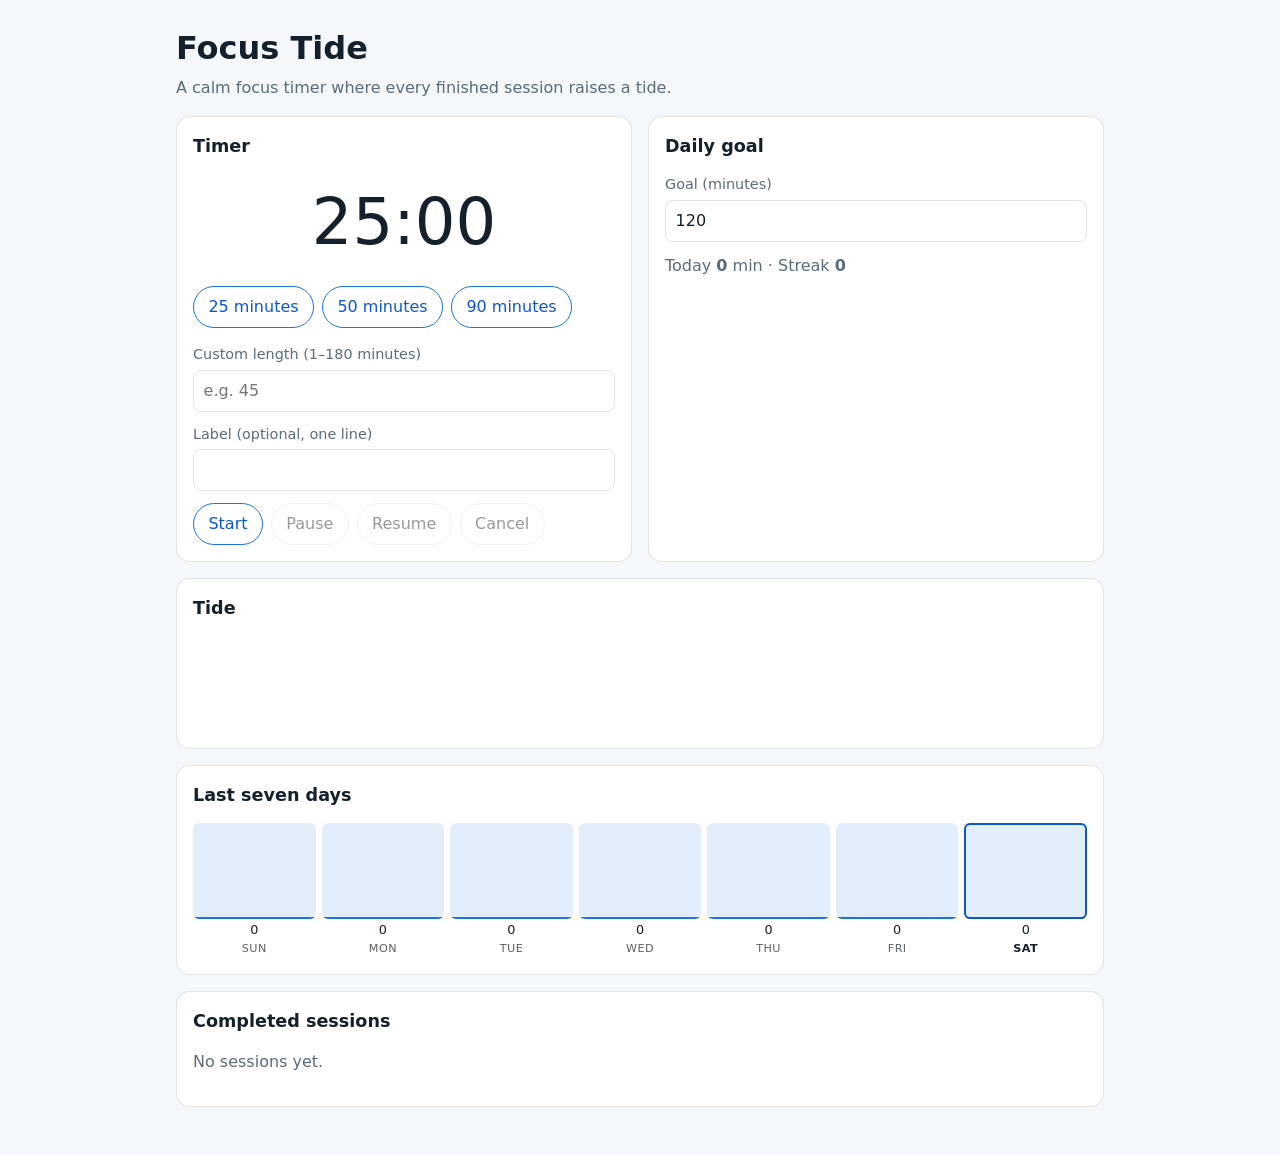
==== index.html @ 222ba87a "Add responsive page shell wiring the timer, stats and week view" ====
<!doctype html>
<html lang="en">
  <head>
    <meta charset="utf-8" />
    <meta name="viewport" content="width=device-width, initial-scale=1" />
    <meta name="color-scheme" content="light dark" />
    <title>Focus Tide</title>
    <link rel="stylesheet" href="styles/app.css" />
    <link rel="stylesheet" href="styles/accessibility.css" />
    <link rel="stylesheet" href="styles/tide.css" />
    <link rel="stylesheet" href="styles/week-view.css" />
  </head>
  <body>
    <main class="app">
      <header class="app__header">
        <h1>Focus Tide</h1>
        <p class="app__tagline">A calm focus timer where every finished session raises a tide.</p>
      </header>

      <section class="panel timer" aria-labelledby="timer-heading">
        <h2 id="timer-heading">Timer</h2>
        <p class="timer__remaining" id="remaining-display" aria-hidden="true">25:00</p>
        <p class="sr-only" id="timer-status" role="status" aria-live="polite"></p>

        <div class="presets" role="group" aria-label="Preset durations">
          <button type="button" class="preset" data-preset="25">25 minutes</button>
          <button type="button" class="preset" data-preset="50">50 minutes</button>
          <button type="button" class="preset" data-preset="90">90 minutes</button>
        </div>

        <div class="field">
          <label for="custom-minutes">Custom length (1–180 minutes)</label>
          <input id="custom-minutes" type="number" min="1" max="180" inputmode="numeric" placeholder="e.g. 45" />
        </div>

        <div class="field">
          <label for="session-label">Label (optional, one line)</label>
          <input id="session-label" type="text" autocomplete="off" />
        </div>

        <div class="controls">
          <button type="button" id="start-button">Start</button>
          <button type="button" id="pause-button">Pause</button>
          <button type="button" id="resume-button">Resume</button>
          <button type="button" id="cancel-button">Cancel</button>
        </div>
      </section>

      <section class="panel goal" aria-labelledby="goal-heading">
        <h2 id="goal-heading">Daily goal</h2>
        <div class="field">
          <label for="daily-goal">Goal (minutes)</label>
          <input id="daily-goal" type="number" min="1" max="1440" inputmode="numeric" />
        </div>
        <p class="goal__summary">
          Today <strong id="today-minutes">0</strong> min · Streak <strong id="streak-count">0</strong>
        </p>
      </section>

      <section class="panel tide-section" aria-labelledby="tide-heading">
        <h2 id="tide-heading">Tide</h2>
        <div id="tide" class="tide"></div>
      </section>

      <section class="panel week-section" aria-labelledby="week-heading">
        <h2 id="week-heading">Last seven days</h2>
        <div id="week"></div>
      </section>

      <section class="panel sessions" aria-labelledby="sessions-heading">
        <h2 id="sessions-heading">Completed sessions</h2>
        <p id="sessions-empty" class="sessions__empty">No sessions yet.</p>
        <ul id="session-list" class="sessions__list"></ul>
      </section>
    </main>

    <script type="module" src="src/app.mjs"></script>
  </body>
</html>
---- styles/app.css ----
:root {
  color-scheme: light dark;
  --bg: #f4f8fb;
  --panel: #ffffff;
  --text: #14202b;
  --muted: #5a6b7a;
  --accent: #1a73e8;
  --accent-strong: #0b57d0;
  --border: rgba(20, 32, 43, 0.12);
  --radius: 14px;
}

@media (prefers-color-scheme: dark) {
  :root {
    --bg: #0f1620;
    --panel: #16202c;
    --text: #e8eef5;
    --muted: #9db0c2;
    --accent: #8ab4f8;
    --accent-strong: #aecbfa;
    --border: rgba(232, 238, 245, 0.14);
  }
}

* {
  box-sizing: border-box;
}

body {
  margin: 0;
  background: var(--bg);
  color: var(--text);
  font-family: system-ui, -apple-system, "Segoe UI", Roboto, sans-serif;
  line-height: 1.5;
}

.app {
  max-width: 60rem;
  margin: 0 auto;
  padding: 1.5rem 1rem 3rem;
  display: grid;
  gap: 1rem;
}

.app__header h1 {
  margin: 0;
}

.app__tagline {
  margin: 0.25rem 0 0;
  color: var(--muted);
}

.panel {
  background: var(--panel);
  border: 1px solid var(--border);
  border-radius: var(--radius);
  padding: 1rem;
}

.panel h2 {
  margin-top: 0;
  font-size: 1.1rem;
}

.timer__remaining {
  font-size: clamp(2.5rem, 10vw, 4rem);
  font-variant-numeric: tabular-nums;
  text-align: center;
  margin: 0.5rem 0 1rem;
}

.presets {
  display: flex;
  flex-wrap: wrap;
  gap: 0.5rem;
  margin-bottom: 1rem;
}

.field {
  display: flex;
  flex-direction: column;
  gap: 0.25rem;
  margin-bottom: 0.75rem;
}

.field label {
  color: var(--muted);
  font-size: 0.9rem;
}

input {
  font: inherit;
  color: inherit;
  background: transparent;
  border: 1px solid var(--border);
  border-radius: 8px;
  padding: 0.5rem 0.6rem;
}

button {
  font: inherit;
  cursor: pointer;
  border: 1px solid var(--border);
  border-radius: 999px;
  background: var(--panel);
  color: inherit;
  padding: 0.5rem 0.9rem;
}

button:hover:not(:disabled) {
  border-color: var(--accent);
}

button:disabled {
  opacity: 0.45;
  cursor: not-allowed;
}

#start-button,
.preset {
  border-color: var(--accent);
  color: var(--accent-strong);
}

.controls {
  display: flex;
  flex-wrap: wrap;
  gap: 0.5rem;
  margin-top: 0.5rem;
}

.goal__summary {
  margin: 0.5rem 0 0;
  color: var(--muted);
}

.tide {
  min-height: 6rem;
}

.sessions__list {
  list-style: none;
  margin: 0;
  padding: 0;
  display: grid;
  gap: 0.35rem;
}

.sessions__list li {
  border-bottom: 1px solid var(--border);
  padding-bottom: 0.35rem;
}

.sessions__empty {
  color: var(--muted);
}

@media (min-width: 48rem) {
  .app {
    grid-template-columns: 1fr 1fr;
    grid-template-areas:
      "header header"
      "timer goal"
      "tide tide"
      "week week"
      "sessions sessions";
  }

  .app__header { grid-area: header; }
  .timer { grid-area: timer; }
  .goal { grid-area: goal; }
  .tide-section { grid-area: tide; }
  .week-section { grid-area: week; }
  .sessions { grid-area: sessions; }
}
---- styles/accessibility.css ----
/*
 * Shared accessible controls for Focus Tide.
 *
 * Shell contract (index.html / src/app.mjs, owned by task 7):
 * - Timer controls are real <button> elements with visible text or aria-label,
 *   so Space and Enter activate them natively. bindKeyboard intentionally
 *   ignores Space while a button is focused to avoid firing twice.
 * - The remaining time and timer status live in a polite live region with
 *   class="sr-only" plus a visible timer display, e.g.
 *     <p class="sr-only" role="status" aria-live="polite">25:00 remaining</p>
 * - The completion announcement reuses the same polite status region.
 * - Keyboard shortcuts (Space, Escape, 1/2/3) are bound to the document by
 *   bindKeyboard and must not steal keys from inputs, textareas, selects or
 *   contenteditable elements.
 */

:root {
  --focus-outline-color: #1a73e8;
  --focus-outline-width: 3px;
  --focus-outline-offset: 2px;
}

:focus-visible {
  outline: var(--focus-outline-width) solid var(--focus-outline-color);
  outline-offset: var(--focus-outline-offset);
}

.sr-only {
  position: absolute;
  width: 1px;
  height: 1px;
  padding: 0;
  margin: -1px;
  overflow: hidden;
  clip: rect(0, 0, 0, 0);
  clip-path: inset(50%);
  white-space: nowrap;
  border: 0;
}

@media (prefers-reduced-motion: reduce) {
  *,
  *::before,
  *::after {
    animation-duration: 0.01ms !important;
    animation-iteration-count: 1 !important;
    transition-duration: 0.01ms !important;
    scroll-behavior: auto !important;
  }
}
---- styles/week-view.css ----
.week-view {
  --week-view-track: rgba(26, 115, 232, 0.12);
  --week-view-fill: #1a73e8;
  --week-view-today: #0b57d0;
  --week-view-text: currentColor;
  display: block;
  width: 100%;
}

.week-view__days {
  display: flex;
  align-items: flex-end;
  gap: 6px;
  margin: 0;
  padding: 0;
  list-style: none;
}

.week-view__day {
  display: flex;
  flex: 1 1 0;
  flex-direction: column;
  align-items: center;
  gap: 4px;
  min-width: 0;
}

.week-view__bar {
  display: flex;
  align-items: flex-end;
  width: 100%;
  height: 6rem;
  overflow: hidden;
  background: var(--week-view-track);
  border-radius: 6px;
}

.week-view__fill {
  width: 100%;
  min-height: 2px;
  background: var(--week-view-fill);
  border-radius: 6px;
  transition: height 240ms ease-out;
}

.week-view__day--today .week-view__fill {
  background: var(--week-view-today);
}

.week-view__day--today .week-view__bar {
  box-shadow: inset 0 0 0 2px var(--week-view-today);
}

.week-view__value {
  font-size: 0.8rem;
  font-variant-numeric: tabular-nums;
  line-height: 1.1;
  color: var(--week-view-text);
}

.week-view__weekday {
  font-size: 0.7rem;
  letter-spacing: 0.04em;
  text-transform: uppercase;
  opacity: 0.7;
  color: var(--week-view-text);
}

.week-view__day--today .week-view__weekday {
  font-weight: 700;
  opacity: 1;
}

@media (prefers-color-scheme: dark) {
  .week-view {
    --week-view-track: rgba(138, 180, 248, 0.16);
    --week-view-fill: #8ab4f8;
    --week-view-today: #aecbfa;
  }
}

@media (max-width: 360px) {
  .week-view__days {
    gap: 3px;
  }

  .week-view__bar {
    height: 4.5rem;
  }

  .week-view__value,
  .week-view__weekday {
    font-size: 0.65rem;
  }
}

@media (prefers-reduced-motion: reduce) {
  .week-view__fill {
    transition: none;
  }
}
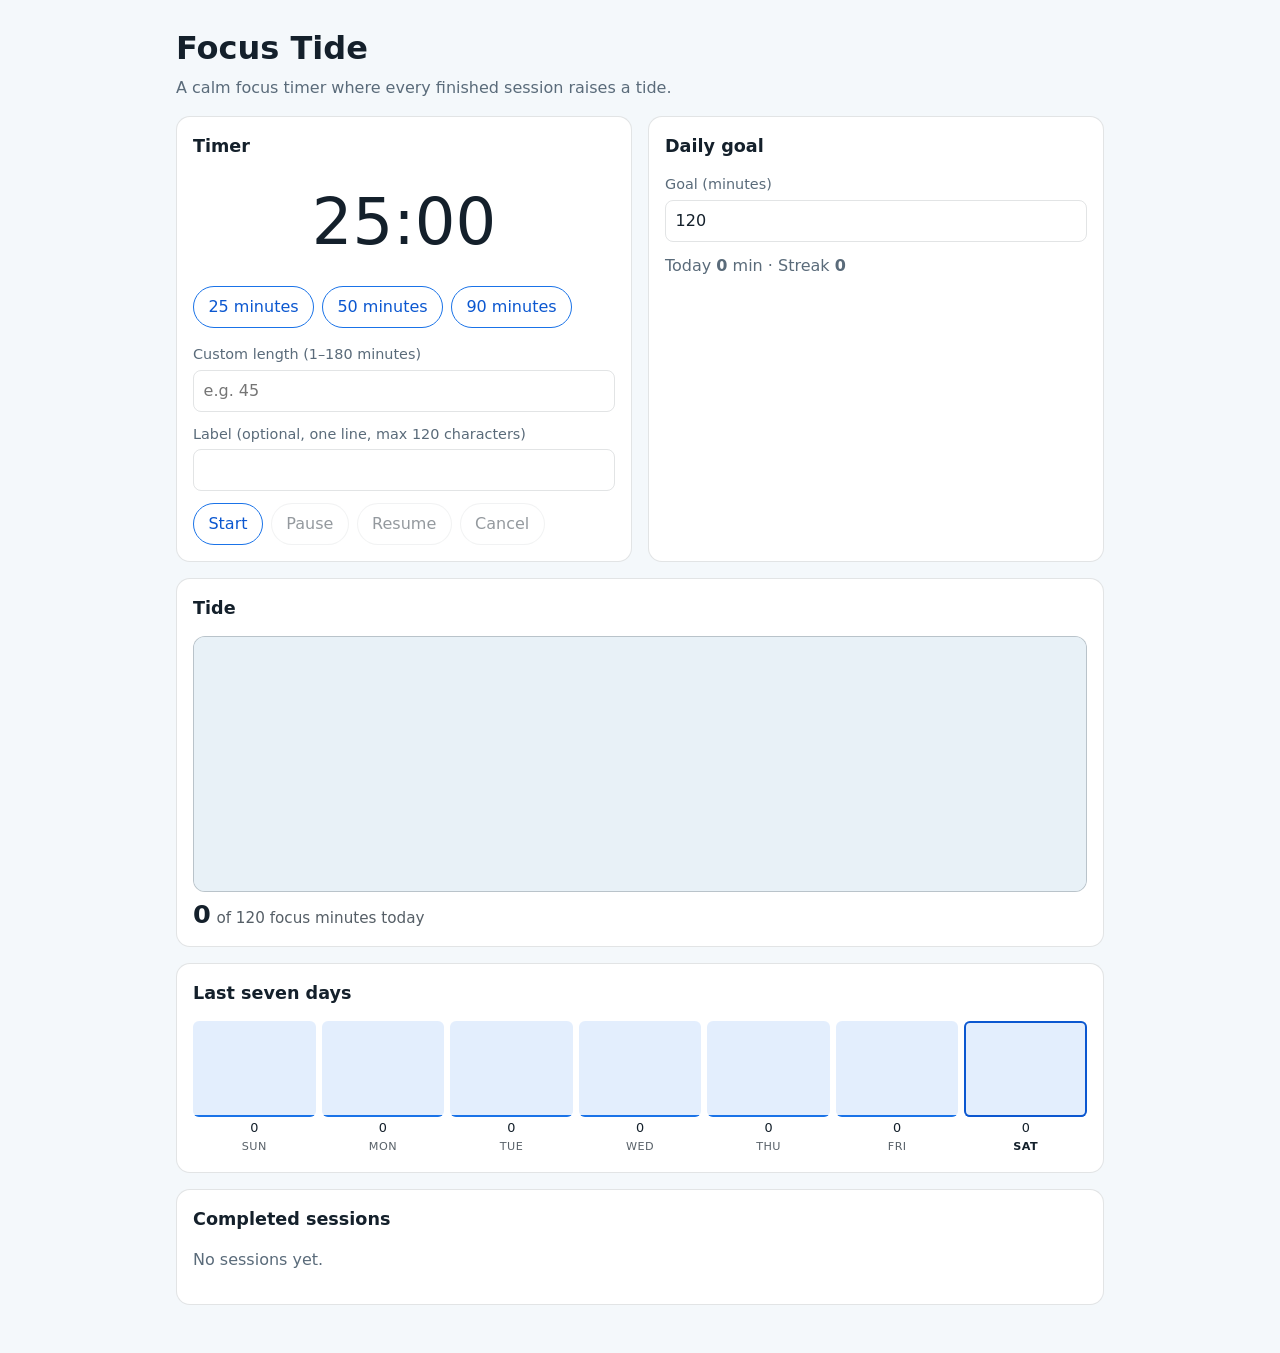
==== commit d659fc3f: "Wire task_7 shell to merged modules with static imports Replace the temporary optional-import/fallba" ====
--- a/index.html
+++ b/index.html
@@ -19,7 +19,7 @@
 
       <section class="panel timer" aria-labelledby="timer-heading">
         <h2 id="timer-heading">Timer</h2>
-        <p class="timer__remaining" id="remaining-display" aria-hidden="true">25:00</p>
+        <p class="timer__remaining" id="remaining-display">25:00</p>
         <p class="sr-only" id="timer-status" role="status" aria-live="polite"></p>
 
         <div class="presets" role="group" aria-label="Preset durations">
@@ -34,8 +34,8 @@
         </div>
 
         <div class="field">
-          <label for="session-label">Label (optional, one line)</label>
-          <input id="session-label" type="text" autocomplete="off" />
+          <label for="session-label">Label (optional, one line, max 120 characters)</label>
+          <input id="session-label" type="text" autocomplete="off" maxlength="120" />
         </div>
 
         <div class="controls">
--- a/styles/tide.css
+++ b/styles/tide.css
@@ -0,0 +1,176 @@
+/* Focus Tide — tide illustration component (task 4).
+ *
+ * Every selector is scoped under .tide so a page shell can compose its own
+ * layout around the component. All colours are component-scoped custom
+ * properties: a shell may override them on .tide if it wants to.
+ */
+
+.tide {
+  /* The figure is a self-contained picture, so it owns its own colours... */
+  --tide-sky: #e8f1f7;
+  --tide-water-top: #4aa8c8;
+  --tide-water-bottom: #1d6f93;
+  --tide-water-back: #8fcadd;
+  --tide-glow: rgba(74, 168, 200, 0.55);
+  --tide-badge-bg: rgba(74, 168, 200, 0.22);
+  --tide-rise-duration: 700ms;
+
+  /* ...but the text and border are drawn on the shell's background, so they
+   * derive from the inherited colour instead of assuming one. A component
+   * that hardcodes its text colour goes unreadable the moment the shell's
+   * background does not match its own palette assumption. */
+  --tide-border: color-mix(in srgb, currentColor 22%, transparent);
+  --tide-muted: color-mix(in srgb, currentColor 72%, transparent);
+
+  display: flex;
+  flex-direction: column;
+  gap: 0.5rem;
+  min-width: 0; /* let the component shrink inside narrow flex/grid parents */
+}
+
+/* Engines without color-mix fall back to the inherited colour outright. */
+@supports not (color: color-mix(in srgb, currentColor 50%, transparent)) {
+  .tide {
+    --tide-border: currentColor;
+    --tide-muted: inherit;
+  }
+}
+
+@media (prefers-color-scheme: dark) {
+  .tide {
+    --tide-sky: #10202b;
+    --tide-water-top: #2e88a8;
+    --tide-water-bottom: #0d4760;
+    --tide-water-back: #1d5a74;
+    --tide-glow: rgba(96, 196, 228, 0.5);
+    --tide-badge-bg: rgba(96, 196, 228, 0.2);
+  }
+}
+
+.tide__figure {
+  position: relative;
+  /* Fluid height: short on phones, never taller than it is useful. */
+  aspect-ratio: 3 / 2;
+  min-height: 7rem;
+  max-height: 16rem;
+  overflow: hidden;
+  border: 1px solid var(--tide-border);
+  border-radius: 0.75rem;
+  background: var(--tide-sky);
+  transition: box-shadow 400ms ease-out;
+}
+
+/* Fallback for engines without aspect-ratio support. */
+@supports not (aspect-ratio: 3 / 2) {
+  .tide__figure {
+    height: 11rem;
+  }
+}
+
+.tide__svg {
+  display: block;
+  width: 100%;
+  height: 100%;
+}
+
+.tide__sky {
+  fill: var(--tide-sky);
+}
+
+.tide__water {
+  transition: transform var(--tide-rise-duration) ease-out;
+}
+
+.tide__wave--back {
+  fill: var(--tide-water-back);
+  opacity: 0.75;
+  animation: tide-drift 11s linear infinite;
+}
+
+.tide__wave--front {
+  /* `fill` is set inline to the instance's gradient; this is the fallback for
+   * the rare case the gradient reference cannot resolve. */
+  fill: var(--tide-water-top);
+  animation: tide-drift 7s linear infinite;
+}
+
+/* The wave paths span twice the viewBox width, so shifting by one period
+ * (50 units) loops seamlessly. */
+@keyframes tide-drift {
+  from {
+    transform: translateX(0);
+  }
+  to {
+    transform: translateX(-50px);
+  }
+}
+
+/* Goal reached: a soft glow, not a hard highlight. */
+.tide--at-goal .tide__figure {
+  box-shadow: 0 0 0 1px var(--tide-glow), 0 0 1.5rem 0.25rem var(--tide-glow);
+}
+
+.tide--at-goal .tide__wave--front {
+  animation: tide-drift 7s linear infinite, tide-glow 4s ease-in-out infinite;
+}
+
+@keyframes tide-glow {
+  0%,
+  100% {
+    opacity: 0.9;
+  }
+  50% {
+    opacity: 1;
+  }
+}
+
+.tide__readout {
+  margin: 0;
+  display: flex;
+  flex-wrap: wrap;
+  align-items: baseline;
+  gap: 0.35rem;
+  font-size: 0.95rem;
+}
+
+/* Only the scale is dimmed; the figure it belongs to is already quiet. */
+.tide__scale {
+  color: var(--tide-muted);
+}
+
+.tide__minutes {
+  font-size: 1.6rem;
+  font-weight: 600;
+  line-height: 1.1;
+  font-variant-numeric: tabular-nums;
+  color: inherit;
+}
+
+.tide__badge {
+  flex: 0 0 auto;
+  padding: 0.1rem 0.5rem;
+  border-radius: 999px;
+  background: var(--tide-badge-bg);
+  color: inherit;
+  font-size: 0.8rem;
+  font-weight: 600;
+}
+
+/* Respect a system request for reduced motion: the level still changes, it
+ * just arrives without animating, and the waves hold still. */
+@media (prefers-reduced-motion: reduce) {
+  .tide {
+    --tide-rise-duration: 0ms;
+  }
+
+  .tide__water,
+  .tide__figure {
+    transition: none;
+  }
+
+  .tide__wave--back,
+  .tide__wave--front,
+  .tide--at-goal .tide__wave--front {
+    animation: none;
+  }
+}
